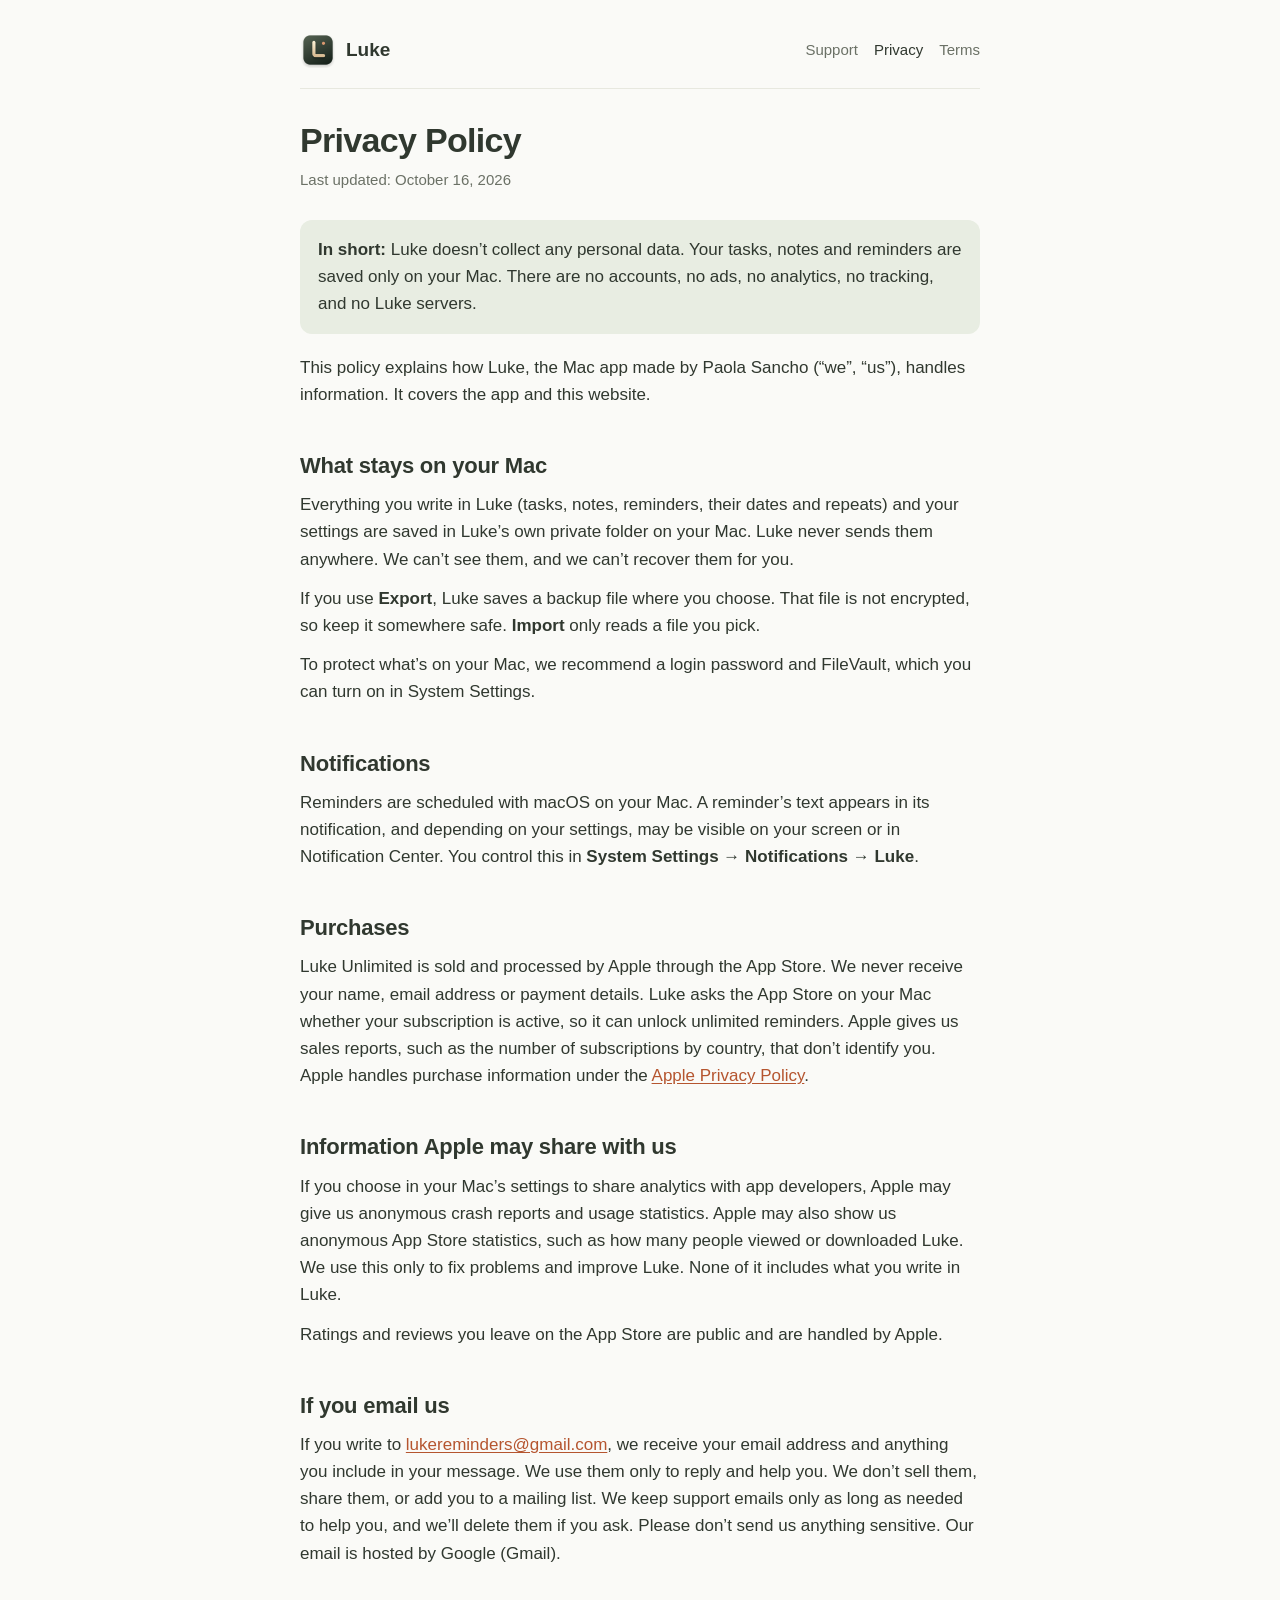
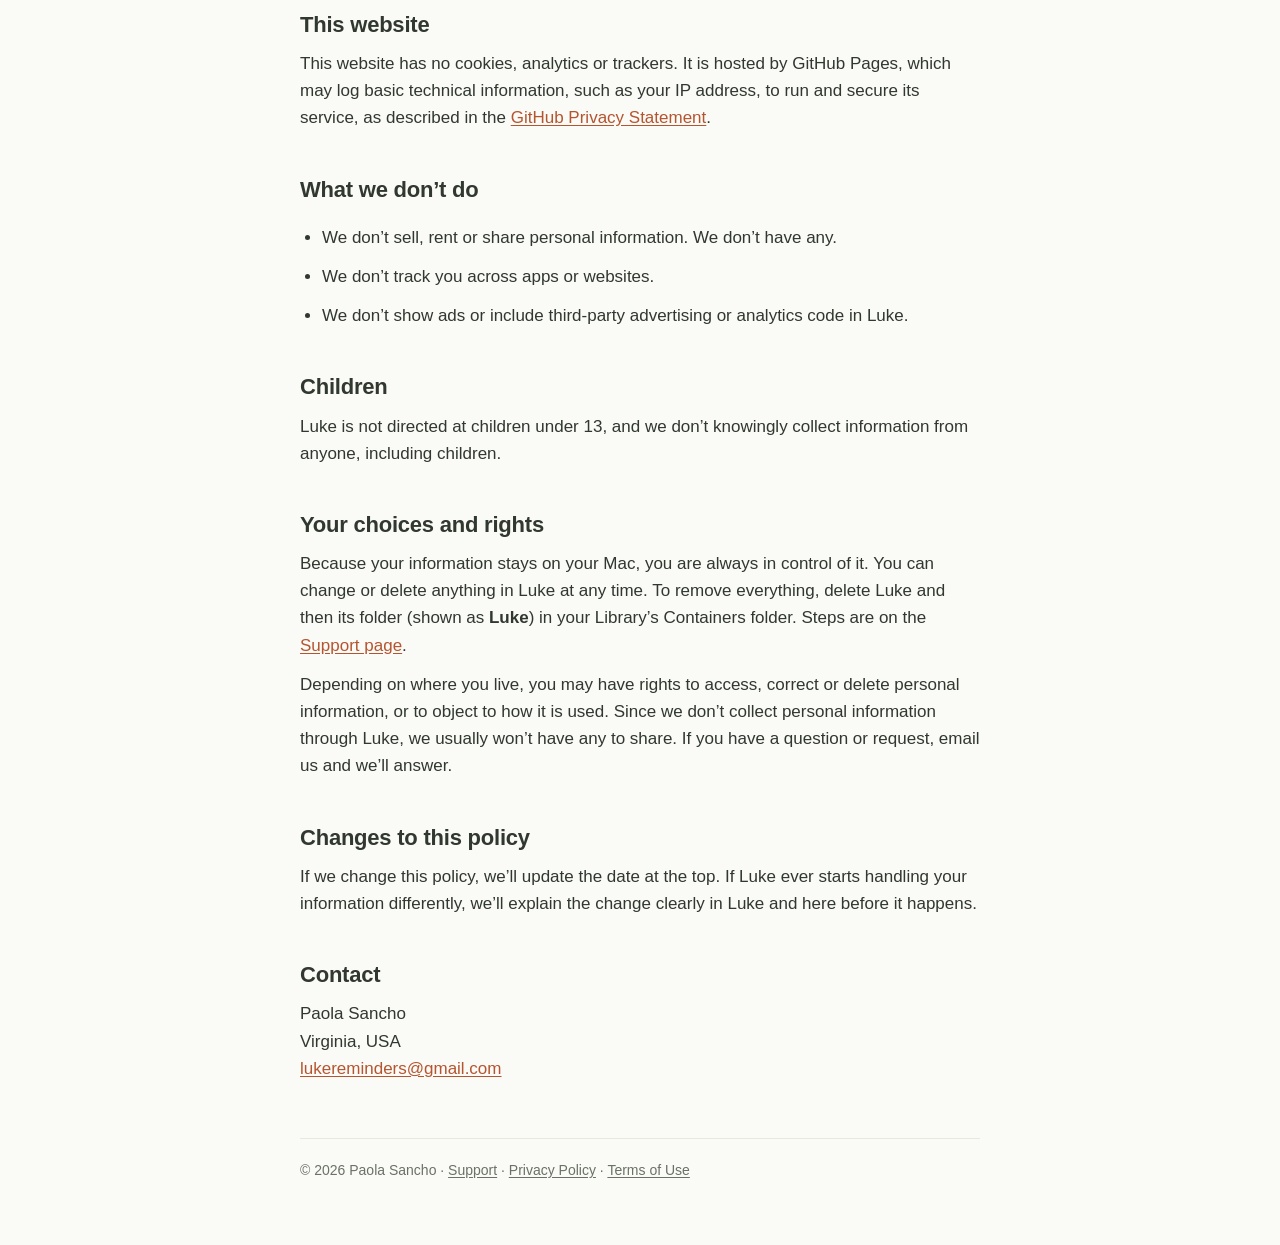
==== privacy.html @ 6bf536e0 "Luke website: support, privacy policy and terms of use Co-Authored-By: Claude Opus 5.5 <noreply@anth" ====
<!doctype html>
<html lang="en">
<head>
<meta charset="utf-8">
<meta name="viewport" content="width=device-width, initial-scale=1">
<title>Privacy Policy · Luke</title>
<meta name="description" content="Luke keeps your tasks and notes on your Mac and collects no personal data.">
<link rel="icon" href="icon.png">
<link rel="stylesheet" href="style.css">
</head>
<body>
<div class="page">
<header class="site">
  <a class="brand" href="./"><img src="icon.png" alt="">Luke</a>
  <nav><a href="support.html">Support</a><a href="privacy.html" aria-current="page">Privacy</a><a href="terms.html">Terms</a></nav>
</header>

<main>
<h1>Privacy Policy</h1>
<p class="updated">Last updated: October 16, 2026</p>

<div class="callout calm">
<p><strong>In short:</strong> Luke doesn’t collect any personal data. Your tasks, notes and reminders are saved only on your Mac. There are no accounts, no ads, no analytics, no tracking, and no Luke servers.</p>
</div>

<p>This policy explains how Luke, the Mac app made by Paola Sancho (“we”, “us”), handles information. It covers the app and this website.</p>

<h2>What stays on your Mac</h2>
<p>Everything you write in Luke (tasks, notes, reminders, their dates and repeats) and your settings are saved in Luke’s own private folder on your Mac. Luke never sends them anywhere. We can’t see them, and we can’t recover them for you.</p>
<p>If you use <strong>Export</strong>, Luke saves a backup file where you choose. That file is not encrypted, so keep it somewhere safe. <strong>Import</strong> only reads a file you pick.</p>
<p>To protect what’s on your Mac, we recommend a login password and FileVault, which you can turn on in System Settings.</p>

<h2>Notifications</h2>
<p>Reminders are scheduled with macOS on your Mac. A reminder’s text appears in its notification, and depending on your settings, may be visible on your screen or in Notification Center. You control this in <strong>System Settings → Notifications → Luke</strong>.</p>

<h2>Purchases</h2>
<p>Luke Unlimited is sold and processed by Apple through the App Store. We never receive your name, email address or payment details. Luke asks the App Store on your Mac whether your subscription is active, so it can unlock unlimited reminders. Apple gives us sales reports, such as the number of subscriptions by country, that don’t identify you. Apple handles purchase information under the <a href="https://www.apple.com/legal/privacy/">Apple Privacy Policy</a>.</p>

<h2>Information Apple may share with us</h2>
<p>If you choose in your Mac’s settings to share analytics with app developers, Apple may give us anonymous crash reports and usage statistics. Apple may also show us anonymous App Store statistics, such as how many people viewed or downloaded Luke. We use this only to fix problems and improve Luke. None of it includes what you write in Luke.</p>
<p>Ratings and reviews you leave on the App Store are public and are handled by Apple.</p>

<h2>If you email us</h2>
<p>If you write to <a href="mailto:lukereminders@gmail.com">lukereminders@gmail.com</a>, we receive your email address and anything you include in your message. We use them only to reply and help you. We don’t sell them, share them, or add you to a mailing list. We keep support emails only as long as needed to help you, and we’ll delete them if you ask. Please don’t send us anything sensitive. Our email is hosted by Google (Gmail).</p>

<h2>This website</h2>
<p>This website has no cookies, analytics or trackers. It is hosted by GitHub Pages, which may log basic technical information, such as your IP address, to run and secure its service, as described in the <a href="https://docs.github.com/en/site-policy/privacy-policies/github-general-privacy-statement">GitHub Privacy Statement</a>.</p>

<h2>What we don’t do</h2>
<ul>
  <li>We don’t sell, rent or share personal information. We don’t have any.</li>
  <li>We don’t track you across apps or websites.</li>
  <li>We don’t show ads or include third-party advertising or analytics code in Luke.</li>
</ul>

<h2>Children</h2>
<p>Luke is not directed at children under 13, and we don’t knowingly collect information from anyone, including children.</p>

<h2>Your choices and rights</h2>
<p>Because your information stays on your Mac, you are always in control of it. You can change or delete anything in Luke at any time. To remove everything, delete Luke and then its folder (shown as <strong>Luke</strong>) in your Library’s Containers folder. Steps are on the <a href="support.html#delete">Support page</a>.</p>
<p>Depending on where you live, you may have rights to access, correct or delete personal information, or to object to how it is used. Since we don’t collect personal information through Luke, we usually won’t have any to share. If you have a question or request, email us and we’ll answer.</p>

<h2>Changes to this policy</h2>
<p>If we change this policy, we’ll update the date at the top. If Luke ever starts handling your information differently, we’ll explain the change clearly in Luke and here before it happens.</p>

<h2>Contact</h2>
<p>Paola Sancho<br>Virginia, USA<br><a href="mailto:lukereminders@gmail.com">lukereminders@gmail.com</a></p>
</main>

<footer class="site">© 2026 Paola Sancho · <a href="support.html">Support</a> · <a href="privacy.html">Privacy Policy</a> · <a href="terms.html">Terms of Use</a></footer>
</div>
</body>
</html>
---- style.css ----
:root {
  --canvas: #FAFAF7;
  --card: #FFFFFF;
  --ink: #30382F;
  --secondary: #6B7166;
  --line: #E7E8DF;
  --accent: #B5552F;
  --accent-soft: #F8EDE5;
  --green: #5E7154;
  --green-soft: #E8EDE2;
}

@media (prefers-color-scheme: dark) {
  :root {
    --canvas: #20221F;
    --card: #2A2D27;
    --ink: #F0F1E9;
    --secondary: #A7ADA0;
    --line: #383D33;
    --accent: #EE9B70;
    --accent-soft: #49372A;
    --green: #A3BB8A;
    --green-soft: #303C29;
  }
}

* { box-sizing: border-box; }

html { -webkit-text-size-adjust: 100%; }

body {
  margin: 0;
  background: var(--canvas);
  color: var(--ink);
  font: 17px/1.6 -apple-system, BlinkMacSystemFont, "SF Pro Text", "Helvetica Neue", Arial, sans-serif;
}

a { color: var(--accent); text-underline-offset: 2px; }

.page { max-width: 720px; margin: 0 auto; padding: 32px 20px 64px; }

header.site {
  display: flex; align-items: center; gap: 12px; flex-wrap: wrap;
  padding-bottom: 20px; margin-bottom: 32px; border-bottom: 1px solid var(--line);
}
header.site .brand { display: flex; align-items: center; gap: 10px; color: var(--ink); text-decoration: none; font-weight: 600; font-size: 19px; margin-right: auto; }
header.site .brand img { width: 36px; height: 36px; border-radius: 9px; }
header.site nav { display: flex; gap: 16px; flex-wrap: wrap; font-size: 15px; }
header.site nav a { color: var(--secondary); text-decoration: none; }
header.site nav a:hover, header.site nav a[aria-current="page"] { color: var(--ink); }

h1 { font-size: 34px; line-height: 1.15; letter-spacing: -0.02em; margin: 0 0 8px; }
h2 { font-size: 22px; letter-spacing: -0.01em; margin: 40px 0 8px; }
h3 { font-size: 18px; margin: 28px 0 6px; }
p, li { margin: 0 0 12px; }
ul, ol { padding-left: 22px; }

.updated { color: var(--secondary); font-size: 15px; margin-bottom: 28px; }
.lead { font-size: 19px; color: var(--secondary); }

.callout {
  background: var(--accent-soft); border-radius: 12px; padding: 16px 18px; margin: 20px 0;
}
.callout.calm { background: var(--green-soft); }
.callout p:last-child { margin-bottom: 0; }

.caps { text-transform: uppercase; font-size: 15px; }

kbd {
  font: 14px/1 -apple-system, BlinkMacSystemFont, sans-serif;
  background: var(--card); border: 1px solid var(--line); border-radius: 5px; padding: 2px 6px;
}
code { font: 15px ui-monospace, "SF Mono", Menlo, monospace; background: var(--card); border: 1px solid var(--line); border-radius: 5px; padding: 1px 5px; overflow-wrap: anywhere; }

.cards { display: grid; grid-template-columns: repeat(auto-fit, minmax(200px, 1fr)); gap: 12px; margin: 28px 0; }
.cards a { display: block; background: var(--card); border: 1px solid var(--line); border-radius: 12px; padding: 16px; color: var(--ink); text-decoration: none; }
.cards a strong { display: block; margin-bottom: 4px; }
.cards a span { color: var(--secondary); font-size: 15px; }

details { border-bottom: 1px solid var(--line); padding: 12px 0; }
details summary { cursor: pointer; font-weight: 600; }
details[open] summary { margin-bottom: 8px; }

footer.site { margin-top: 56px; padding-top: 20px; border-top: 1px solid var(--line); color: var(--secondary); font-size: 14px; }
footer.site a { color: var(--secondary); }

@media (max-width: 480px) {
  h1 { font-size: 28px; }
  body { font-size: 16px; }
}
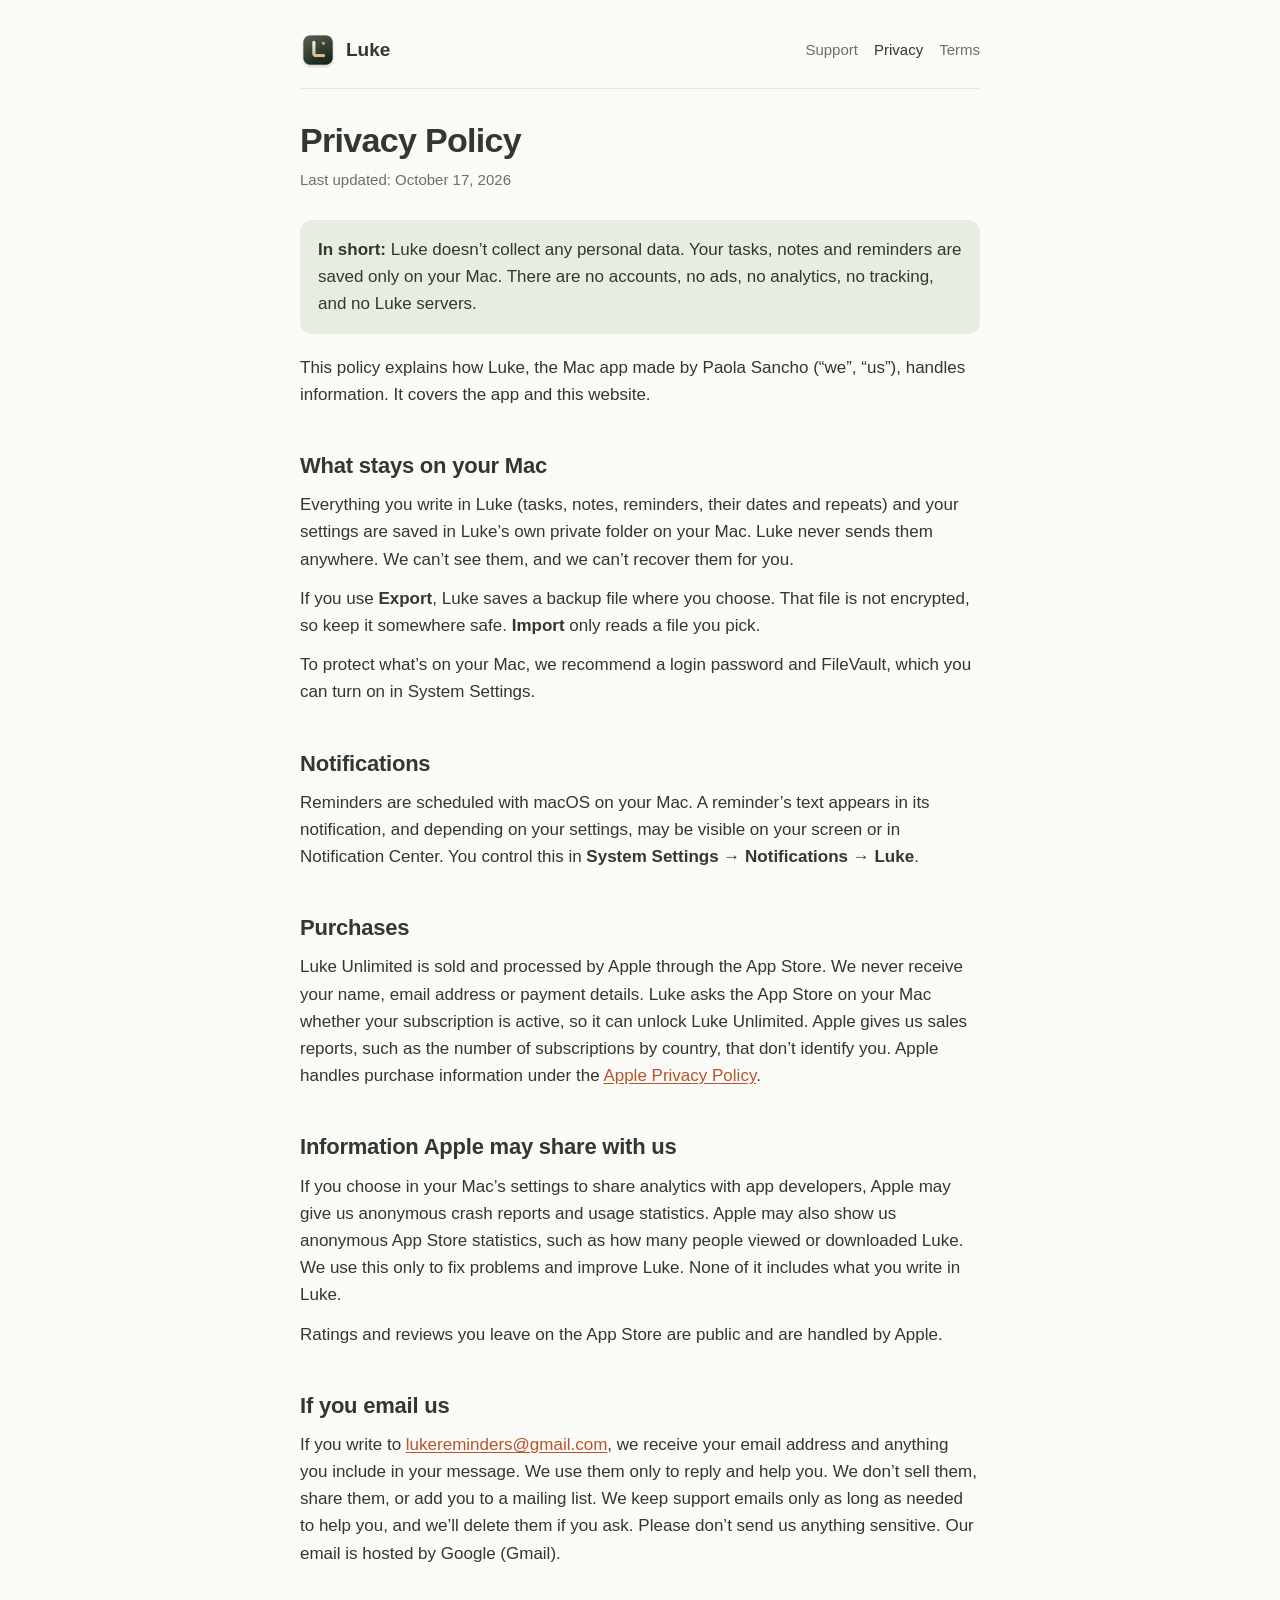
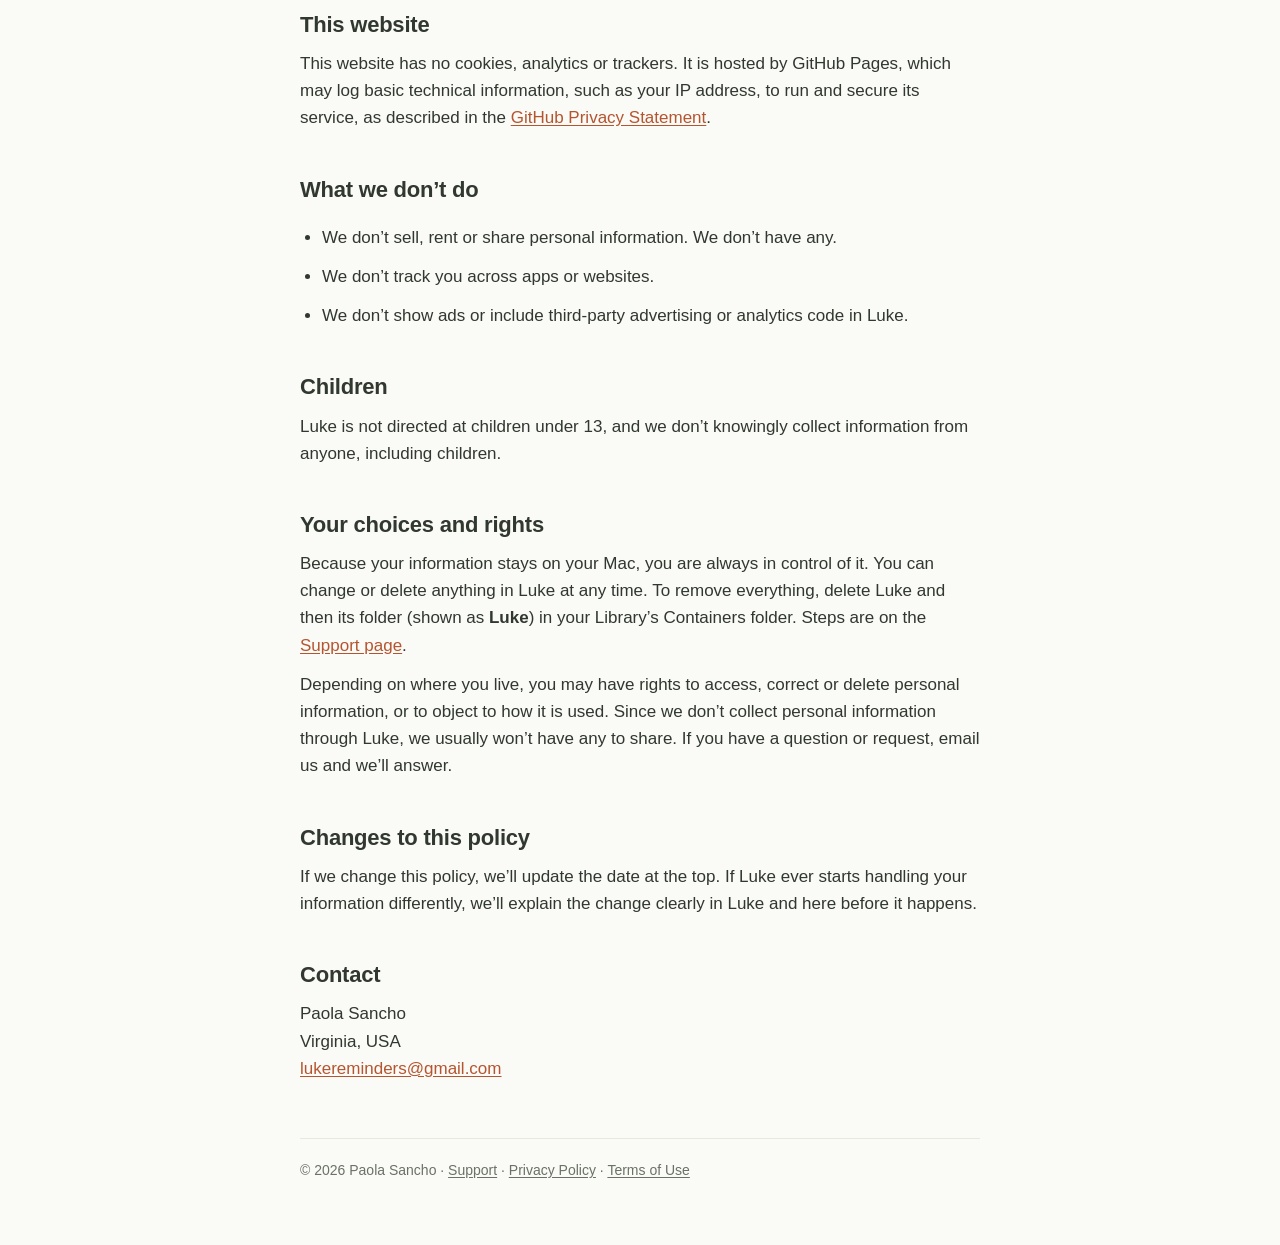
==== commit c5d46ee7: "Free plan: 15 notes and tasks plus 10 reminders Co-Authored-By: Claude Opus 5.5 <noreply@anthropic.c" ====
--- a/privacy.html
+++ b/privacy.html
@@ -17,7 +17,7 @@
 
 <main>
 <h1>Privacy Policy</h1>
-<p class="updated">Last updated: October 16, 2026</p>
+<p class="updated">Last updated: October 17, 2026</p>
 
 <div class="callout calm">
 <p><strong>In short:</strong> Luke doesn’t collect any personal data. Your tasks, notes and reminders are saved only on your Mac. There are no accounts, no ads, no analytics, no tracking, and no Luke servers.</p>
@@ -34,7 +34,7 @@
 <p>Reminders are scheduled with macOS on your Mac. A reminder’s text appears in its notification, and depending on your settings, may be visible on your screen or in Notification Center. You control this in <strong>System Settings → Notifications → Luke</strong>.</p>
 
 <h2>Purchases</h2>
-<p>Luke Unlimited is sold and processed by Apple through the App Store. We never receive your name, email address or payment details. Luke asks the App Store on your Mac whether your subscription is active, so it can unlock unlimited reminders. Apple gives us sales reports, such as the number of subscriptions by country, that don’t identify you. Apple handles purchase information under the <a href="https://www.apple.com/legal/privacy/">Apple Privacy Policy</a>.</p>
+<p>Luke Unlimited is sold and processed by Apple through the App Store. We never receive your name, email address or payment details. Luke asks the App Store on your Mac whether your subscription is active, so it can unlock Luke Unlimited. Apple gives us sales reports, such as the number of subscriptions by country, that don’t identify you. Apple handles purchase information under the <a href="https://www.apple.com/legal/privacy/">Apple Privacy Policy</a>.</p>
 
 <h2>Information Apple may share with us</h2>
 <p>If you choose in your Mac’s settings to share analytics with app developers, Apple may give us anonymous crash reports and usage statistics. Apple may also show us anonymous App Store statistics, such as how many people viewed or downloaded Luke. We use this only to fix problems and improve Luke. None of it includes what you write in Luke.</p>
